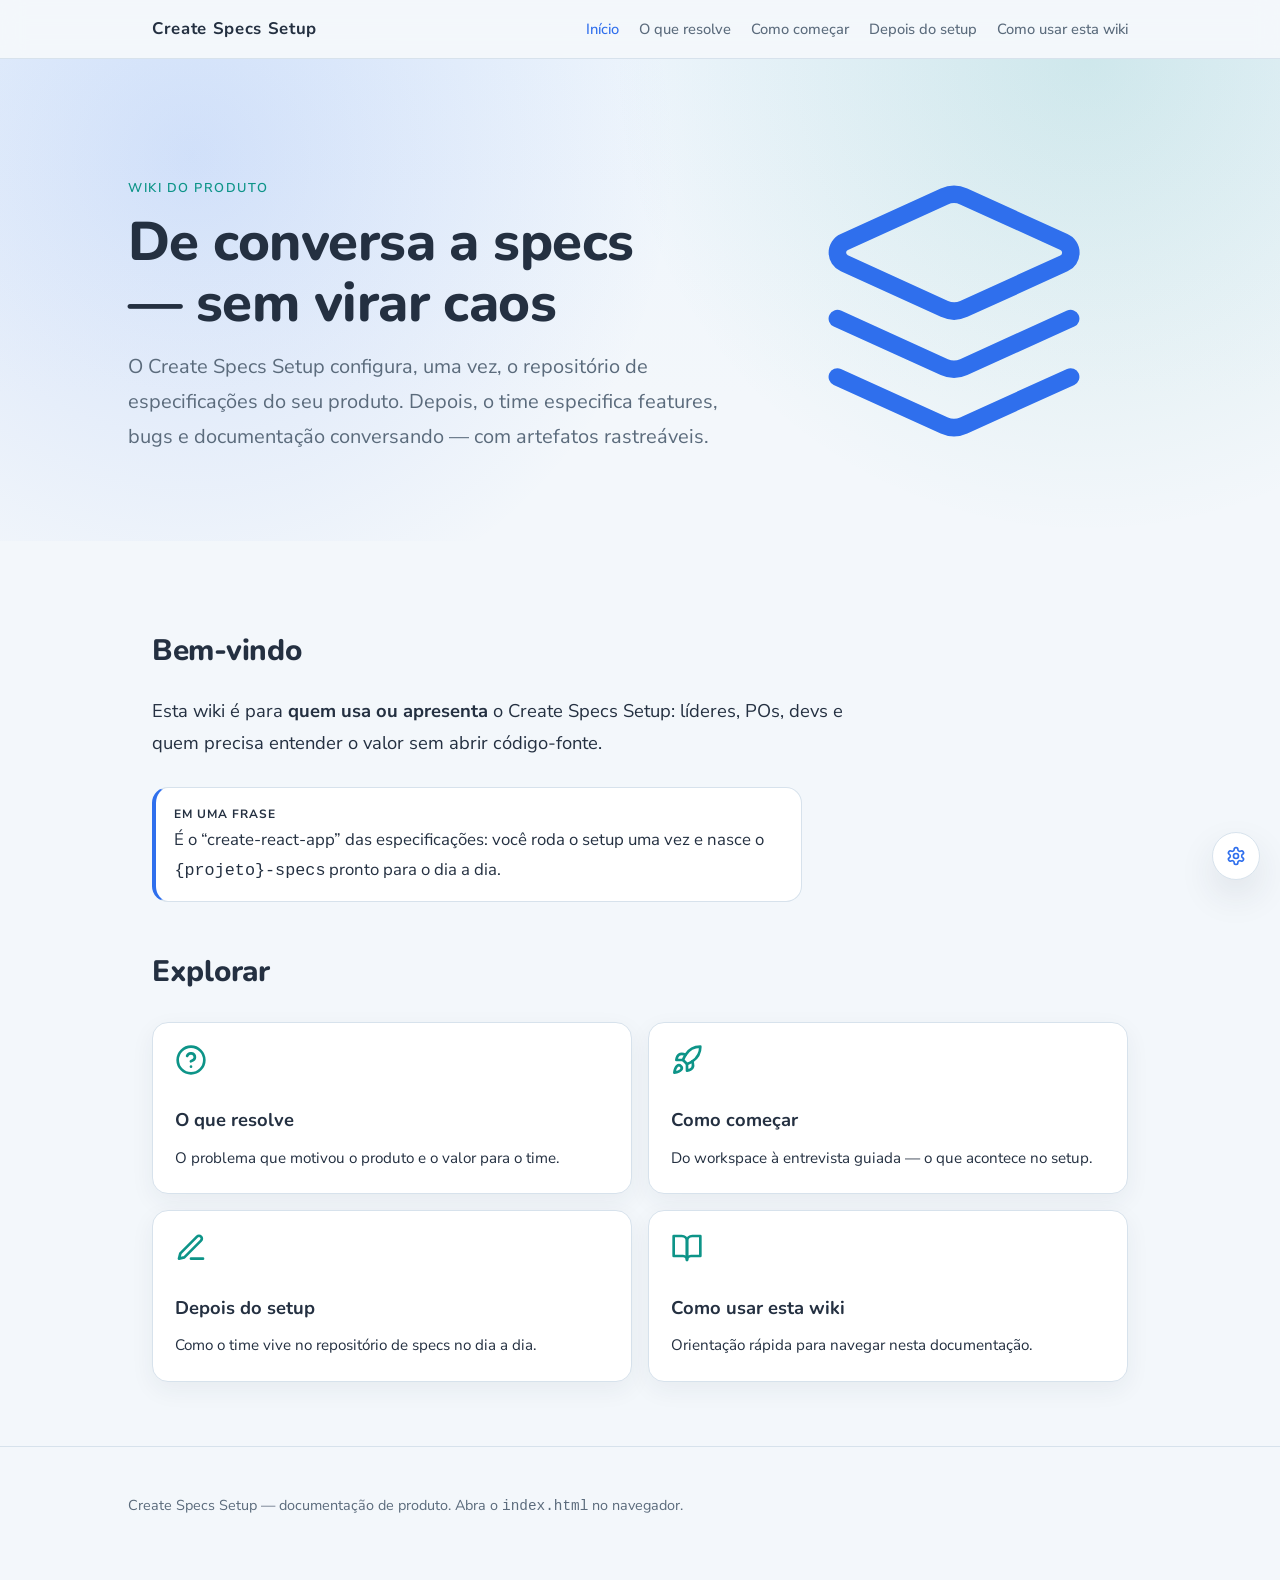
==== docs_wiki/index.html @ 594b2295 "feat: adiciona docs wiki de produto no bootstrap SDD Inclui templates HTML/CSS/JS estáticos, skill d" ====
<!DOCTYPE html>
<html lang="pt-BR" data-motion="sutil" data-theme="suave" data-writing="narrativo">
<head>
  <meta charset="utf-8">
  <meta name="viewport" content="width=device-width, initial-scale=1">
  <title>Create Specs Setup — Wiki do produto</title>
  <meta name="description" content="Guia de produto do Create Specs Setup: o que resolve, como funciona e como começar.">
  <link rel="stylesheet" href="assets/css/themes/suave.css">
  <link rel="stylesheet" href="assets/css/tokens.css">
  <link rel="stylesheet" href="assets/css/base.css">
  <link rel="stylesheet" href="assets/css/diagrams.css">
  <link rel="stylesheet" href="assets/css/motion.css">
  <style>
    .hero__row {
      display: grid;
      gap: 2rem;
      align-items: center;
    }
    @media (min-width: 840px) {
      .hero__row {
        grid-template-columns: minmax(0, 1.2fr) minmax(0, 0.8fr);
      }
    }
    .hero-illu {
      justify-self: center;
      width: min(100%, 280px);
      color: var(--color-primary);
    }
    .hero-illu svg {
      width: 100%;
      height: auto;
    }
    .card__icon {
      width: 2rem;
      height: 2rem;
      margin-bottom: 0.75rem;
      color: var(--color-accent);
    }
    .card__icon svg {
      width: 100%;
      height: 100%;
    }
  </style>
</head>
<body>
  <div class="reading-progress" aria-hidden="true"></div>

  <header class="site-header">
    <div class="site-header__inner">
      <a class="brand" href="index.html">Create Specs Setup</a>
      <ul class="nav">
        <li><a href="index.html" aria-current="page">Início</a></li>
        <li><a href="pages/o-que-resolve.html">O que resolve</a></li>
        <li><a href="pages/como-comecar.html">Como começar</a></li>
        <li><a href="pages/depois-do-setup.html">Depois do setup</a></li>
        <li><a href="pages/como-usar.html">Como usar esta wiki</a></li>
      </ul>
    </div>
  </header>

  <section class="hero">
    <div class="hero__inner hero__row">
      <div>
        <p class="hero__eyebrow">Wiki do produto</p>
        <h1 class="hero__title">De conversa a specs — sem virar caos</h1>
        <p class="hero__lead">
          O Create Specs Setup configura, uma vez, o repositório de especificações do seu produto.
          Depois, o time especifica features, bugs e documentação conversando — com artefatos rastreáveis.
        </p>
      </div>
      <div class="hero-illu" data-reveal aria-hidden="true">
        <!-- Lucide-style layers icon adapted (MIT) -->
        <svg xmlns="http://www.w3.org/2000/svg" viewBox="0 0 24 24" fill="none" stroke="currentColor" stroke-width="1.5" stroke-linecap="round" stroke-linejoin="round">
          <path d="m12.83 2.18 a2 2 0 0 0 -1.66 0 L2.6 6.08 a1 1 0 0 0 0 1.83 l8.58 3.91 a2 2 0 0 0 1.66 0 l8.58 -3.9 a1 1 0 0 0 0 -1.83 Z"/>
          <path d="m22 17.65 -9.17 4.16 a2 2 0 0 1 -1.66 0 L2 17.65"/>
          <path d="m22 12.65 -9.17 4.16 a2 2 0 0 1 -1.66 0 L2 12.65"/>
        </svg>
      </div>
    </div>
  </section>

  <main class="layout">
    <div class="content">
      <section data-reveal>
        <h2 id="bem-vindo">Bem-vindo</h2>
        <p class="lead">
          Esta wiki é para <strong>quem usa ou apresenta</strong> o Create Specs Setup:
          líderes, POs, devs e quem precisa entender o valor sem abrir código-fonte.
        </p>
        <div class="callout callout--tip">
          <p class="callout__label">Em uma frase</p>
          <p>É o “create-react-app” das especificações: você roda o setup uma vez e nasce o <code>{projeto}-specs</code> pronto para o dia a dia.</p>
        </div>
      </section>

      <section data-reveal>
        <h2 id="explorar">Explorar</h2>
        <div class="card-grid">
          <a class="card" href="pages/o-que-resolve.html">
            <div class="card__icon">
              <svg xmlns="http://www.w3.org/2000/svg" viewBox="0 0 24 24" fill="none" stroke="currentColor" stroke-width="2" stroke-linecap="round" stroke-linejoin="round"><circle cx="12" cy="12" r="10"/><path d="M9.09 9 a3 3 0 0 1 5.83 1 c0 2 -3 3 -3 3"/><path d="M12 17 h.01"/></svg>
            </div>
            <h3 class="card__title">O que resolve</h3>
            <p class="card__text">O problema que motivou o produto e o valor para o time.</p>
          </a>
          <a class="card" href="pages/como-comecar.html">
            <div class="card__icon">
              <svg xmlns="http://www.w3.org/2000/svg" viewBox="0 0 24 24" fill="none" stroke="currentColor" stroke-width="2" stroke-linecap="round" stroke-linejoin="round"><path d="M4.5 16.5 c-1.5 1.26 -2 5 -2 5 s3.74 -.5 5 -2 c.71 -.84 .7 -2.13 -.09 -2.91 a2.18 2.18 0 0 0 -2.91 -.09 z"/><path d="m12 15 -3 -3 a22 22 0 0 1 2 -3.95 A12.88 12.88 0 0 1 22 2 c0 2.72 -.78 7.5 -6 11 a22.35 22.35 0 0 1 -4 2 z"/><path d="M9 12 H4 s.55 -3.03 2 -4 c1.62 -1.08 5 0 5 0"/><path d="M12 15 v5 s3.03 -.55 4 -2 c1.08 -1.62 0 -5 0 -5"/></svg>
            </div>
            <h3 class="card__title">Como começar</h3>
            <p class="card__text">Do workspace à entrevista guiada — o que acontece no setup.</p>
          </a>
          <a class="card" href="pages/depois-do-setup.html">
            <div class="card__icon">
              <svg xmlns="http://www.w3.org/2000/svg" viewBox="0 0 24 24" fill="none" stroke="currentColor" stroke-width="2" stroke-linecap="round" stroke-linejoin="round"><path d="M12 20 h9"/><path d="M16.5 3.5 a2.12 2.12 0 0 1 3 3 L7 19 l-4 1 1 -4 Z"/></svg>
            </div>
            <h3 class="card__title">Depois do setup</h3>
            <p class="card__text">Como o time vive no repositório de specs no dia a dia.</p>
          </a>
          <a class="card" href="pages/como-usar.html">
            <div class="card__icon">
              <svg xmlns="http://www.w3.org/2000/svg" viewBox="0 0 24 24" fill="none" stroke="currentColor" stroke-width="2" stroke-linecap="round" stroke-linejoin="round"><path d="M2 3 h6 a4 4 0 0 1 4 4 v14 a3 3 0 0 0 -3 -3 H2 z"/><path d="M22 3 h-6 a4 4 0 0 0 -4 4 v14 a3 3 0 0 1 3 -3 h7 z"/></svg>
            </div>
            <h3 class="card__title">Como usar esta wiki</h3>
            <p class="card__text">Orientação rápida para navegar nesta documentação.</p>
          </a>
        </div>
      </section>
    </div>
  </main>

  <footer class="site-footer">
    <div class="site-footer__inner">
      <p>Create Specs Setup — documentação de produto. Abra o <code>index.html</code> no navegador.</p>
    </div>
  </footer>

  <script src="assets/js/motion.js"></script>
  <script src="assets/js/nav.js"></script>
  <script src="assets/js/config-panel.js"></script>
</body>
</html>
---- docs_wiki/assets/css/themes/suave.css ----
/* Tema: suave — leve, acolhedor, muito espaço em branco */
@import url("https://fonts.googleapis.com/css2?family=Nunito:wght@500;600;700;800&family=Nunito+Sans:wght@400;500;600;700&display=swap");

:root {
  --font-heading: "Nunito", "Segoe UI", sans-serif;
  --font-body: "Nunito Sans", "Segoe UI", sans-serif;
  --font-size-body: 1.05rem;
  --line-height: 1.75;
  --heading-weight: 800;
  --heading-tracking: -0.01em;
  --brand-tracking: 0.04em;
  --content-max: 64rem;
  --radius: 1rem;
  --card-padding: 1.35rem 1.4rem;

  --color-bg: #f3f7fb;
  --color-surface: #ffffff;
  --color-text: #243041;
  --color-muted: #5b6b7c;
  --color-border: #d7e2ec;
  --color-primary: #2f6fed;
  --color-accent: #0d9488;
  --color-on-accent: #ffffff;

  --hero-bg:
    radial-gradient(circle at 15% 20%, color-mix(in srgb, var(--color-primary) 16%, transparent), transparent 42%),
    radial-gradient(circle at 85% 0%, color-mix(in srgb, var(--color-accent) 14%, transparent), transparent 40%),
    linear-gradient(180deg, #eef5fc 0%, var(--color-bg) 70%);

  --shadow-card: 0 8px 24px color-mix(in srgb, #243041 6%, transparent);
  --shadow-card-hover: 0 16px 36px color-mix(in srgb, #243041 10%, transparent);
}
---- docs_wiki/assets/css/tokens.css ----
/* Tokens de cor — preenchido no setup se docs_wiki.usar_cores_marca: true.
   Se false, deixe vazio (o tema já define as cores). */

:root {
  /* Exemplo:
  --color-primary: #1f4b3a;
  --color-accent: #b45309;
  */
}
---- docs_wiki/assets/css/base.css ----
/* docs_wiki — base layout (tokens vêm do tema + tokens.css) */
*,
*::before,
*::after {
  box-sizing: border-box;
}

html {
  scroll-behavior: smooth;
}

body {
  margin: 0;
  font-family: var(--font-body);
  font-size: var(--font-size-body);
  line-height: var(--line-height);
  color: var(--color-text);
  background: var(--color-bg);
  -webkit-font-smoothing: antialiased;
}

img {
  max-width: 100%;
  height: auto;
  display: block;
}

a {
  color: var(--color-accent);
  text-decoration-thickness: 0.08em;
  text-underline-offset: 0.18em;
  transition: color 0.2s ease, opacity 0.2s ease;
}

a:hover {
  color: var(--color-primary);
}

:focus-visible {
  outline: 2px solid var(--color-accent);
  outline-offset: 3px;
}

.site-header {
  position: sticky;
  top: 0;
  z-index: 40;
  backdrop-filter: blur(12px);
  background: color-mix(in srgb, var(--color-bg) 88%, transparent);
  border-bottom: 1px solid var(--color-border);
}

.site-header__inner {
  max-width: var(--content-max);
  margin: 0 auto;
  padding: 0.9rem 1.5rem;
  display: flex;
  align-items: center;
  justify-content: space-between;
  gap: 1rem;
}

.brand {
  font-family: var(--font-heading);
  font-weight: 700;
  font-size: 1.05rem;
  letter-spacing: var(--brand-tracking);
  color: var(--color-text);
  text-decoration: none;
}

.brand:hover {
  color: var(--color-primary);
}

.nav {
  display: flex;
  flex-wrap: wrap;
  gap: 0.75rem 1.25rem;
  list-style: none;
  margin: 0;
  padding: 0;
}

.nav a {
  color: var(--color-muted);
  text-decoration: none;
  font-size: 0.92rem;
  font-weight: 500;
}

.nav a:hover,
.nav a[aria-current="page"] {
  color: var(--color-primary);
}

.reading-progress {
  position: fixed;
  top: 0;
  left: 0;
  height: 3px;
  width: 0;
  z-index: 50;
  background: linear-gradient(90deg, var(--color-primary), var(--color-accent));
  transform-origin: left;
  pointer-events: none;
}

.hero {
  position: relative;
  overflow: hidden;
  padding: clamp(3.5rem, 10vw, 7rem) 1.5rem clamp(3rem, 8vw, 5rem);
  background: var(--hero-bg);
}

.hero__inner {
  max-width: var(--content-max);
  margin: 0 auto;
}

.hero__eyebrow {
  margin: 0 0 0.75rem;
  font-size: 0.8rem;
  font-weight: 600;
  letter-spacing: 0.12em;
  text-transform: uppercase;
  color: var(--color-accent);
}

.hero__title {
  margin: 0 0 1rem;
  font-family: var(--font-heading);
  font-size: clamp(2.1rem, 5vw, 3.4rem);
  font-weight: var(--heading-weight);
  line-height: 1.12;
  letter-spacing: var(--heading-tracking);
  color: var(--color-text);
  max-width: 16ch;
}

.hero__lead {
  margin: 0;
  max-width: 42rem;
  font-size: clamp(1.05rem, 2vw, 1.25rem);
  color: var(--color-muted);
}

.layout {
  max-width: var(--content-max);
  margin: 0 auto;
  padding: 2.5rem 1.5rem 4rem;
  display: grid;
  gap: 2.5rem;
}

@media (min-width: 960px) {
  .layout--with-sidebar {
    grid-template-columns: 15rem minmax(0, 1fr);
    align-items: start;
  }
}

.sidebar {
  position: sticky;
  top: 4.5rem;
}

.sidebar__title {
  margin: 0 0 0.75rem;
  font-size: 0.75rem;
  font-weight: 700;
  letter-spacing: 0.1em;
  text-transform: uppercase;
  color: var(--color-muted);
}

.sidebar nav ul {
  list-style: none;
  margin: 0;
  padding: 0;
  display: grid;
  gap: 0.35rem;
}

.sidebar a {
  display: block;
  padding: 0.35rem 0;
  color: var(--color-muted);
  text-decoration: none;
  font-size: 0.95rem;
  border-left: 2px solid transparent;
  padding-left: 0.75rem;
}

.sidebar a:hover,
.sidebar a.is-active {
  color: var(--color-primary);
  border-left-color: var(--color-accent);
}

.content > * + * {
  margin-top: 1.25rem;
}

.content h2 {
  margin-top: 2.75rem;
  margin-bottom: 0.75rem;
  font-family: var(--font-heading);
  font-size: clamp(1.45rem, 2.5vw, 1.85rem);
  font-weight: var(--heading-weight);
  letter-spacing: var(--heading-tracking);
  color: var(--color-text);
  scroll-margin-top: 5rem;
}

.content h3 {
  margin-top: 1.75rem;
  margin-bottom: 0.5rem;
  font-family: var(--font-heading);
  font-size: 1.15rem;
  color: var(--color-text);
  scroll-margin-top: 5rem;
}

.content p,
.content li {
  color: var(--color-text);
}

.content p {
  max-width: 65ch;
}

.content ul,
.content ol {
  padding-left: 1.25rem;
  max-width: 65ch;
}

.content li + li {
  margin-top: 0.4rem;
}

.lead {
  font-size: 1.15rem;
  color: var(--color-muted);
  max-width: 55ch;
}

.card-grid {
  display: grid;
  gap: 1rem;
  margin-top: 1.5rem;
}

@media (min-width: 720px) {
  .card-grid {
    grid-template-columns: repeat(2, minmax(0, 1fr));
  }
}

.card {
  display: block;
  padding: var(--card-padding);
  border-radius: var(--radius);
  background: var(--color-surface);
  border: 1px solid var(--color-border);
  text-decoration: none;
  color: inherit;
  box-shadow: var(--shadow-card);
  transition: transform 0.25s ease, box-shadow 0.25s ease, border-color 0.25s ease;
}

.card:hover {
  transform: translateY(-3px);
  box-shadow: var(--shadow-card-hover);
  border-color: color-mix(in srgb, var(--color-accent) 45%, var(--color-border));
}

.card__title {
  margin: 0 0 0.4rem;
  font-family: var(--font-heading);
  font-size: 1.15rem;
  color: var(--color-text);
}

.card__text {
  margin: 0;
  color: var(--color-muted);
  font-size: 0.95rem;
}

.callout {
  margin: 1.75rem 0;
  padding: 1rem 1.15rem;
  border-radius: var(--radius);
  border: 1px solid var(--color-border);
  background: var(--color-surface);
  border-left: 4px solid var(--color-accent);
  max-width: 65ch;
}

.callout--tip {
  border-left-color: var(--color-primary);
}

.callout--warn {
  border-left-color: #c45c26;
}

.callout__label {
  margin: 0 0 0.35rem;
  font-size: 0.75rem;
  font-weight: 700;
  letter-spacing: 0.08em;
  text-transform: uppercase;
  color: var(--color-accent);
}

.callout p {
  margin: 0;
}

.steps {
  list-style: none;
  margin: 1.5rem 0;
  padding: 0;
  display: grid;
  gap: 1rem;
  max-width: 65ch;
  counter-reset: step;
}

.steps li {
  position: relative;
  padding: 1rem 1rem 1rem 3.25rem;
  border-radius: var(--radius);
  background: var(--color-surface);
  border: 1px solid var(--color-border);
  counter-increment: step;
}

.steps li::before {
  content: counter(step);
  position: absolute;
  left: 0.9rem;
  top: 1rem;
  width: 1.6rem;
  height: 1.6rem;
  border-radius: 999px;
  display: grid;
  place-items: center;
  font-size: 0.8rem;
  font-weight: 700;
  color: var(--color-on-accent);
  background: var(--color-primary);
}

.site-footer {
  border-top: 1px solid var(--color-border);
  padding: 2rem 1.5rem 3rem;
  color: var(--color-muted);
  font-size: 0.9rem;
}

.site-footer__inner {
  max-width: var(--content-max);
  margin: 0 auto;
}

@media (max-width: 719px) {
  .site-header__inner {
    flex-direction: column;
    align-items: flex-start;
  }

  .sidebar {
    position: static;
  }
}
---- docs_wiki/assets/css/diagrams.css ----
/* Diagramas didáticos — fluxo, passos horizontais, comparação */

.diagram {
  margin: 1.75rem 0;
  padding: 1.25rem 1.15rem;
  border-radius: var(--radius);
  border: 1px solid var(--color-border);
  background: var(--color-surface);
  max-width: 48rem;
}

.diagram__title {
  margin: 0 0 1rem;
  font-size: 0.75rem;
  font-weight: 700;
  letter-spacing: 0.08em;
  text-transform: uppercase;
  color: var(--color-muted);
}

.flow {
  list-style: none;
  margin: 0;
  padding: 0;
  display: flex;
  flex-direction: column;
  gap: 0;
}

.flow__step {
  position: relative;
  display: grid;
  grid-template-columns: 2.25rem minmax(0, 1fr);
  gap: 0.85rem;
  align-items: start;
}

.flow__step + .flow__step {
  margin-top: 0.15rem;
}

.flow__rail {
  display: flex;
  flex-direction: column;
  align-items: center;
  min-height: 100%;
}

.flow__dot {
  width: 2.25rem;
  height: 2.25rem;
  border-radius: 999px;
  display: grid;
  place-items: center;
  font-size: 0.8rem;
  font-weight: 700;
  color: var(--color-on-accent);
  background: var(--color-primary);
  flex-shrink: 0;
}

.flow__line {
  width: 2px;
  flex: 1;
  min-height: 1.25rem;
  margin: 0.25rem 0;
  background: color-mix(in srgb, var(--color-primary) 35%, var(--color-border));
}

.flow__step:last-child .flow__line {
  display: none;
}

.flow__body {
  padding-bottom: 1.15rem;
}

.flow__label {
  margin: 0.2rem 0 0.25rem;
  font-family: var(--font-heading);
  font-size: 1.05rem;
  font-weight: 700;
  color: var(--color-text);
}

.flow__text {
  margin: 0;
  font-size: 0.95rem;
  color: var(--color-muted);
}

/* Fluxo horizontal (desktop) */
.flow--row {
  display: grid;
  gap: 0.75rem;
}

@media (min-width: 800px) {
  .flow--row {
    grid-template-columns: repeat(4, minmax(0, 1fr));
    align-items: stretch;
  }

  .flow--row .flow__step {
    grid-template-columns: 1fr;
    text-align: center;
  }

  .flow--row .flow__rail {
    flex-direction: row;
    justify-content: center;
    min-height: auto;
    margin-bottom: 0.65rem;
  }

  .flow--row .flow__line {
    width: auto;
    height: 2px;
    flex: 1;
    min-height: 0;
    margin: 0 0.25rem;
  }

  .flow--row .flow__step:last-child .flow__line {
    display: none;
  }

  .flow--row .flow__body {
    padding-bottom: 0;
  }
}

/* Dois caminhos / bifurcação */
.split {
  display: grid;
  gap: 0.75rem;
}

@media (min-width: 720px) {
  .split {
    grid-template-columns: 1fr auto 1fr;
    align-items: stretch;
  }
}

.split__card {
  padding: 1rem 1.1rem;
  border-radius: var(--radius);
  border: 1px solid var(--color-border);
  background: var(--color-bg);
}

.split__card h4 {
  margin: 0 0 0.4rem;
  font-family: var(--font-heading);
  font-size: 1rem;
}

.split__card p {
  margin: 0;
  font-size: 0.92rem;
  color: var(--color-muted);
}

.split__vs {
  display: grid;
  place-items: center;
  font-size: 0.75rem;
  font-weight: 700;
  letter-spacing: 0.08em;
  text-transform: uppercase;
  color: var(--color-accent);
  padding: 0.5rem 0;
}

/* Caixa de decisão */
.decision {
  margin: 1.5rem 0;
  padding: 1rem 1.15rem;
  border-radius: var(--radius);
  border: 2px dashed color-mix(in srgb, var(--color-accent) 55%, var(--color-border));
  background: color-mix(in srgb, var(--color-accent) 8%, var(--color-surface));
  max-width: 40rem;
  text-align: center;
}

.decision strong {
  display: block;
  margin-bottom: 0.35rem;
  font-family: var(--font-heading);
  font-size: 1.05rem;
}

.decision p {
  margin: 0;
  color: var(--color-muted);
  font-size: 0.95rem;
}

/* Figura SVG genérica */
.diagram-figure {
  margin: 1.5rem 0;
  max-width: 36rem;
}

.diagram-figure svg {
  width: 100%;
  height: auto;
  display: block;
  color: var(--color-primary);
}

.diagram-figure figcaption {
  margin-top: 0.65rem;
  font-size: 0.85rem;
  color: var(--color-muted);
  text-align: center;
}

html[data-motion="sutil"] .flow__step,
html[data-motion="elaborado"] .flow__step {
  opacity: 0;
  transform: translateY(0.75rem);
}

html[data-motion="sutil"] .flow.is-visible .flow__step,
html[data-motion="elaborado"] .flow.is-visible .flow__step {
  animation: wiki-hero-in 0.5s ease forwards;
}

html[data-motion="sutil"] .flow.is-visible .flow__step:nth-child(1),
html[data-motion="elaborado"] .flow.is-visible .flow__step:nth-child(1) { animation-delay: 0.05s; }
html[data-motion="sutil"] .flow.is-visible .flow__step:nth-child(2),
html[data-motion="elaborado"] .flow.is-visible .flow__step:nth-child(2) { animation-delay: 0.12s; }
html[data-motion="sutil"] .flow.is-visible .flow__step:nth-child(3),
html[data-motion="elaborado"] .flow.is-visible .flow__step:nth-child(3) { animation-delay: 0.19s; }
html[data-motion="sutil"] .flow.is-visible .flow__step:nth-child(4),
html[data-motion="elaborado"] .flow.is-visible .flow__step:nth-child(4) { animation-delay: 0.26s; }
html[data-motion="sutil"] .flow.is-visible .flow__step:nth-child(5),
html[data-motion="elaborado"] .flow.is-visible .flow__step:nth-child(5) { animation-delay: 0.33s; }
html[data-motion="sutil"] .flow.is-visible .flow__step:nth-child(6),
html[data-motion="elaborado"] .flow.is-visible .flow__step:nth-child(6) { animation-delay: 0.4s; }
html[data-motion="sutil"] .flow.is-visible .flow__step:nth-child(7),
html[data-motion="elaborado"] .flow.is-visible .flow__step:nth-child(7) { animation-delay: 0.47s; }

@media (prefers-reduced-motion: reduce) {
  html[data-motion] .flow__step {
    opacity: 1 !important;
    transform: none !important;
    animation: none !important;
  }
}
---- docs_wiki/assets/css/motion.css ----
/* Animação — níveis via data-motion no <html>: nenhum | sutil | elaborado */

[data-reveal] {
  --reveal-distance: 1.1rem;
}

html[data-motion="sutil"] [data-reveal],
html[data-motion="elaborado"] [data-reveal] {
  opacity: 0;
  transform: translateY(var(--reveal-distance));
  transition:
    opacity 0.55s ease,
    transform 0.55s ease;
}

html[data-motion="sutil"] [data-reveal].is-visible,
html[data-motion="elaborado"] [data-reveal].is-visible {
  opacity: 1;
  transform: none;
}

html[data-motion="elaborado"] [data-reveal] {
  --reveal-distance: 1.6rem;
  transition-duration: 0.7s;
}

html[data-motion="elaborado"] .hero__eyebrow,
html[data-motion="elaborado"] .hero__title,
html[data-motion="elaborado"] .hero__lead {
  opacity: 0;
  transform: translateY(1rem);
  animation: wiki-hero-in 0.8s ease forwards;
}

html[data-motion="elaborado"] .hero__eyebrow {
  animation-delay: 0.05s;
}

html[data-motion="elaborado"] .hero__title {
  animation-delay: 0.18s;
}

html[data-motion="elaborado"] .hero__lead {
  animation-delay: 0.32s;
}

html[data-motion="elaborado"] .steps li {
  opacity: 0;
  transform: translateY(0.8rem);
}

html[data-motion="elaborado"] .steps.is-visible li {
  animation: wiki-hero-in 0.55s ease forwards;
}

html[data-motion="elaborado"] .steps.is-visible li:nth-child(1) { animation-delay: 0.05s; }
html[data-motion="elaborado"] .steps.is-visible li:nth-child(2) { animation-delay: 0.15s; }
html[data-motion="elaborado"] .steps.is-visible li:nth-child(3) { animation-delay: 0.25s; }
html[data-motion="elaborado"] .steps.is-visible li:nth-child(4) { animation-delay: 0.35s; }
html[data-motion="elaborado"] .steps.is-visible li:nth-child(5) { animation-delay: 0.45s; }
html[data-motion="elaborado"] .steps.is-visible li:nth-child(6) { animation-delay: 0.55s; }

html[data-motion="elaborado"] .reading-progress {
  display: block;
}

html:not([data-motion="elaborado"]) .reading-progress {
  display: none;
}

@keyframes wiki-hero-in {
  to {
    opacity: 1;
    transform: none;
  }
}

@media (prefers-reduced-motion: reduce) {
  html {
    scroll-behavior: auto;
  }

  html[data-motion] [data-reveal],
  html[data-motion="elaborado"] .hero__eyebrow,
  html[data-motion="elaborado"] .hero__title,
  html[data-motion="elaborado"] .hero__lead,
  html[data-motion="elaborado"] .steps li {
    opacity: 1 !important;
    transform: none !important;
    animation: none !important;
    transition: none !important;
  }

  .card {
    transition: none;
  }

  .reading-progress {
    display: none !important;
  }
}
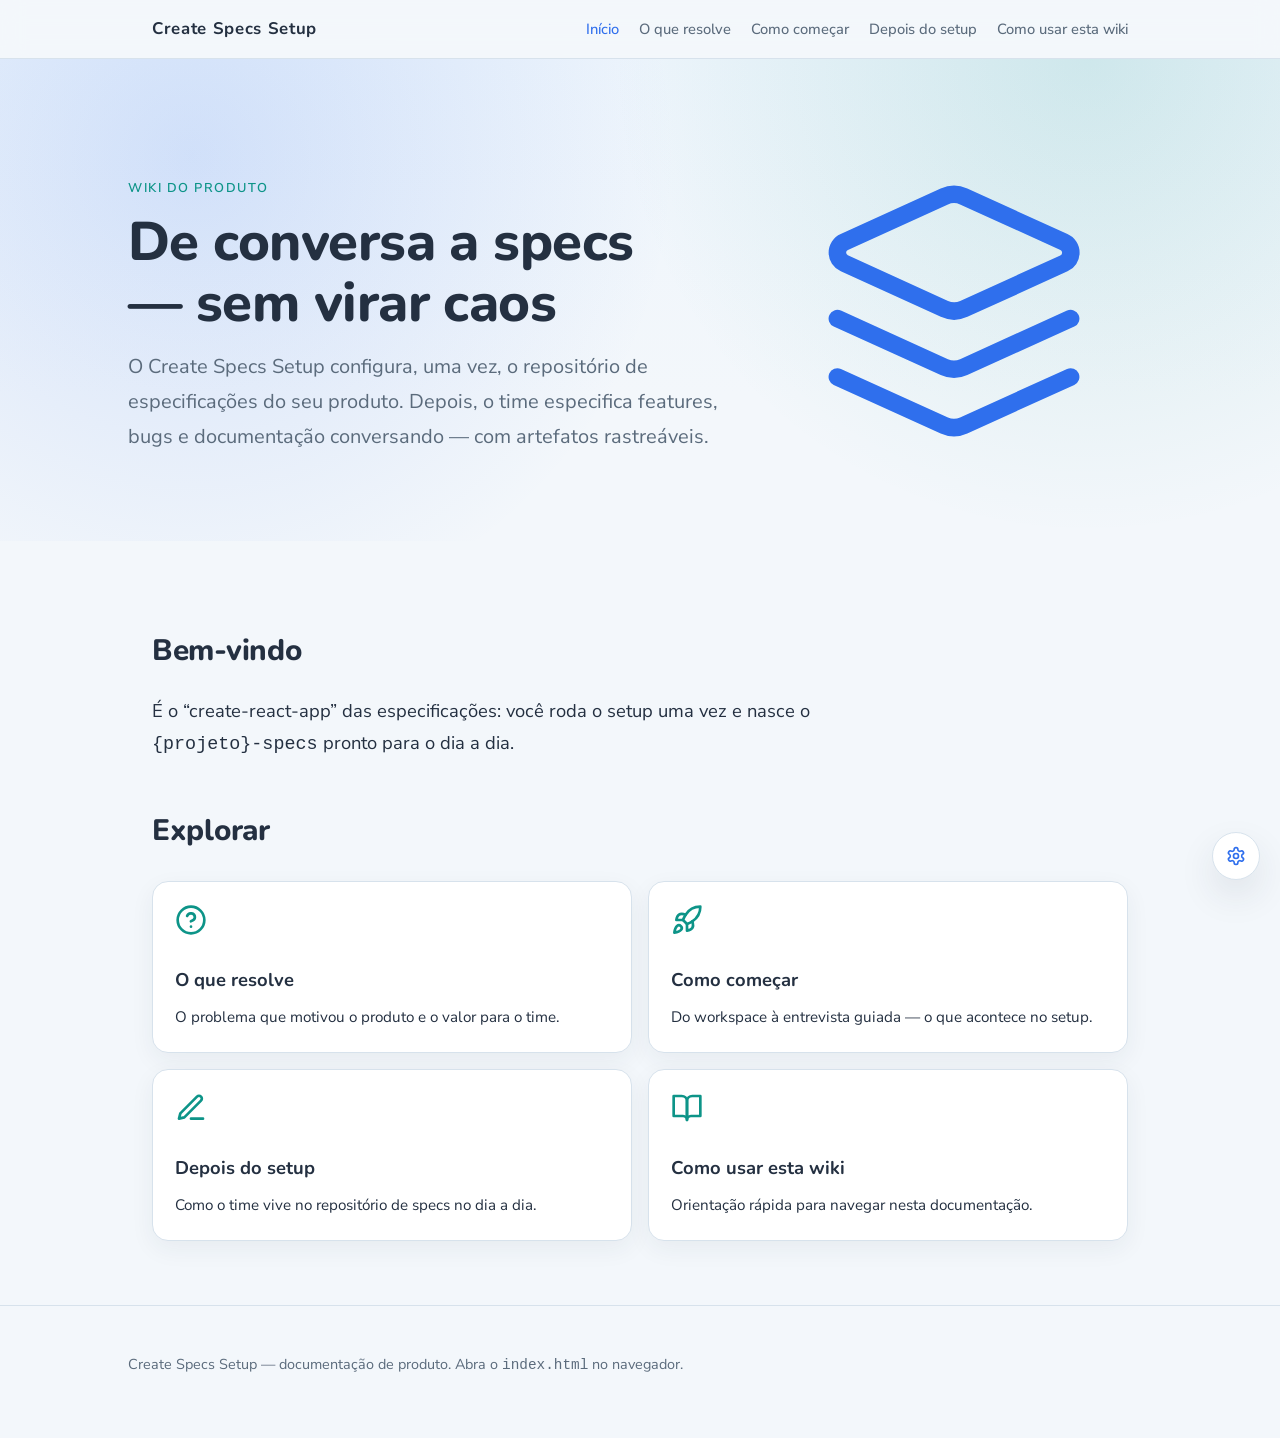
==== commit 1e23ceb9: "feat: evolui docs wiki com catálogo, busca e marca Torna a wiki escalável (catálogo + busca), corrig" ====
--- a/docs_wiki/index.html
+++ b/docs_wiki/index.html
@@ -84,13 +84,8 @@
       <section data-reveal>
         <h2 id="bem-vindo">Bem-vindo</h2>
         <p class="lead">
-          Esta wiki é para <strong>quem usa ou apresenta</strong> o Create Specs Setup:
-          líderes, POs, devs e quem precisa entender o valor sem abrir código-fonte.
+          É o “create-react-app” das especificações: você roda o setup uma vez e nasce o <code>{projeto}-specs</code> pronto para o dia a dia.
         </p>
-        <div class="callout callout--tip">
-          <p class="callout__label">Em uma frase</p>
-          <p>É o “create-react-app” das especificações: você roda o setup uma vez e nasce o <code>{projeto}-specs</code> pronto para o dia a dia.</p>
-        </div>
       </section>
 
       <section data-reveal>
